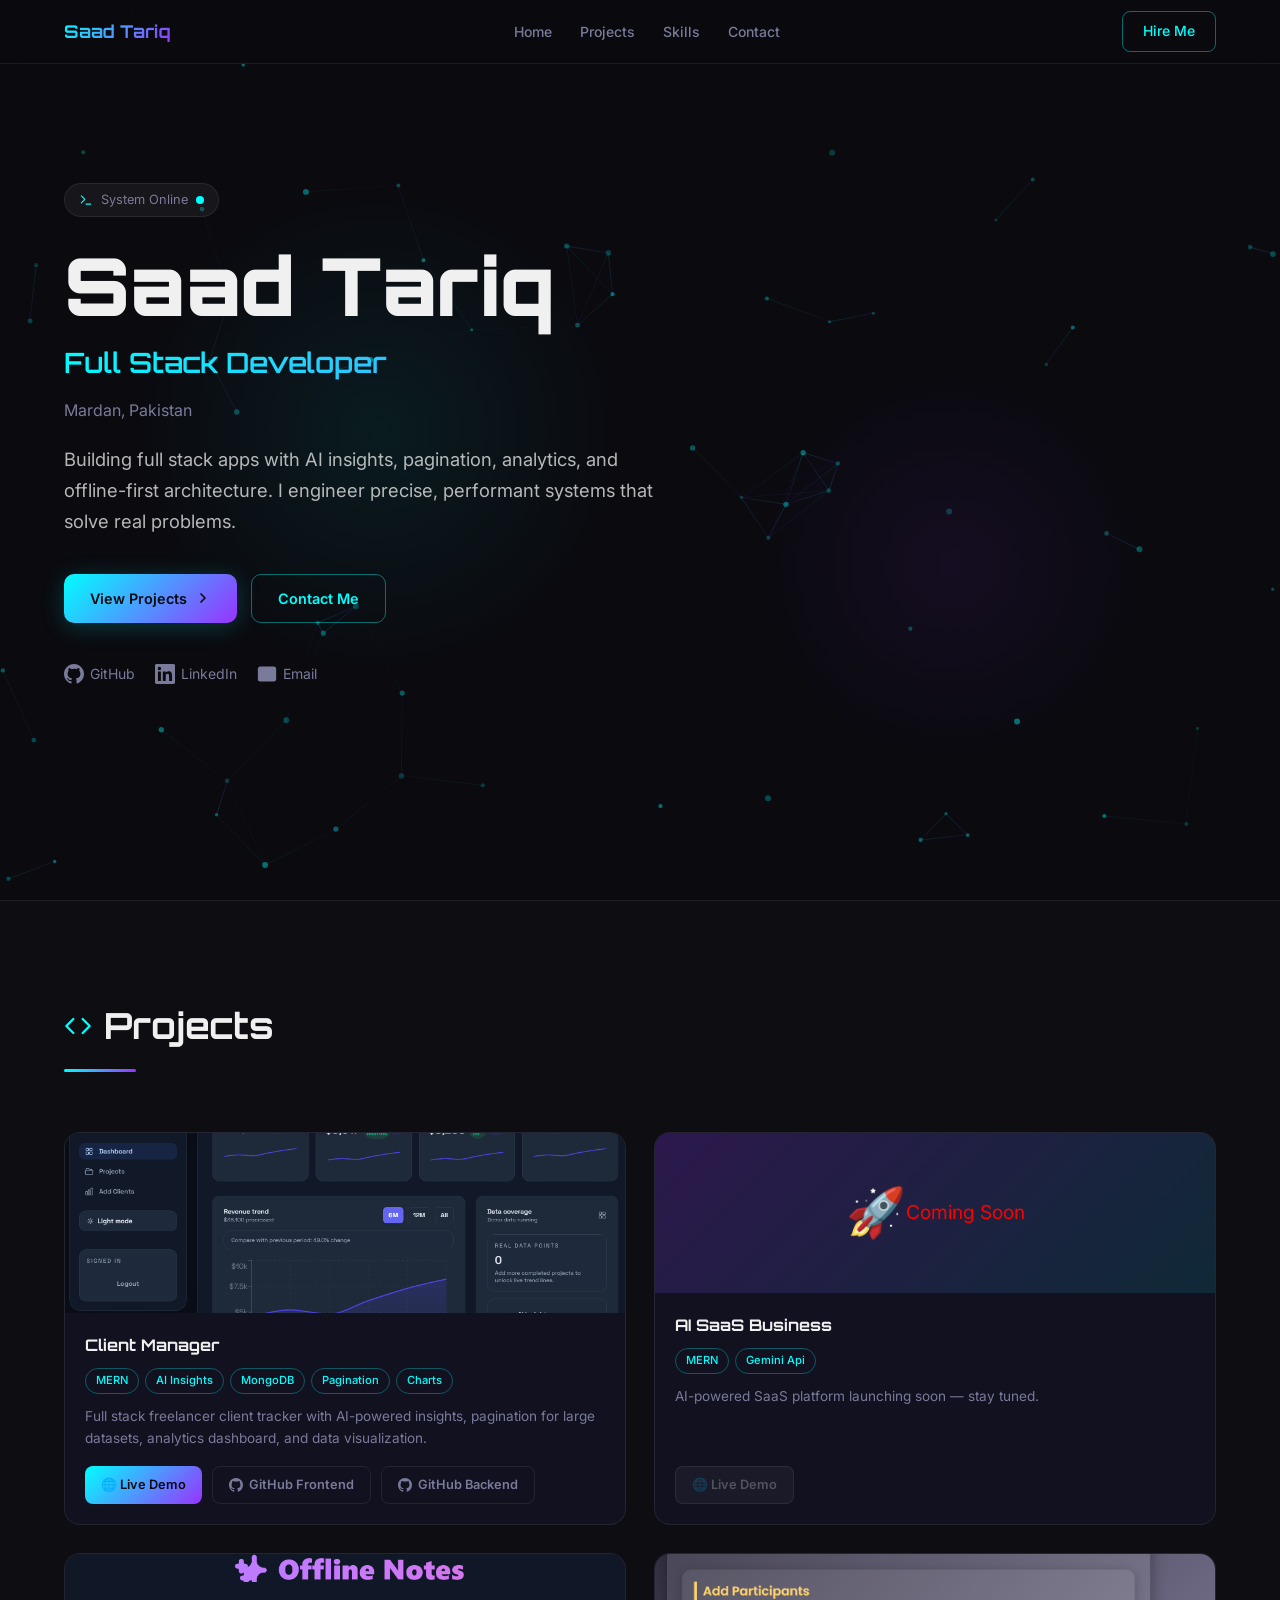
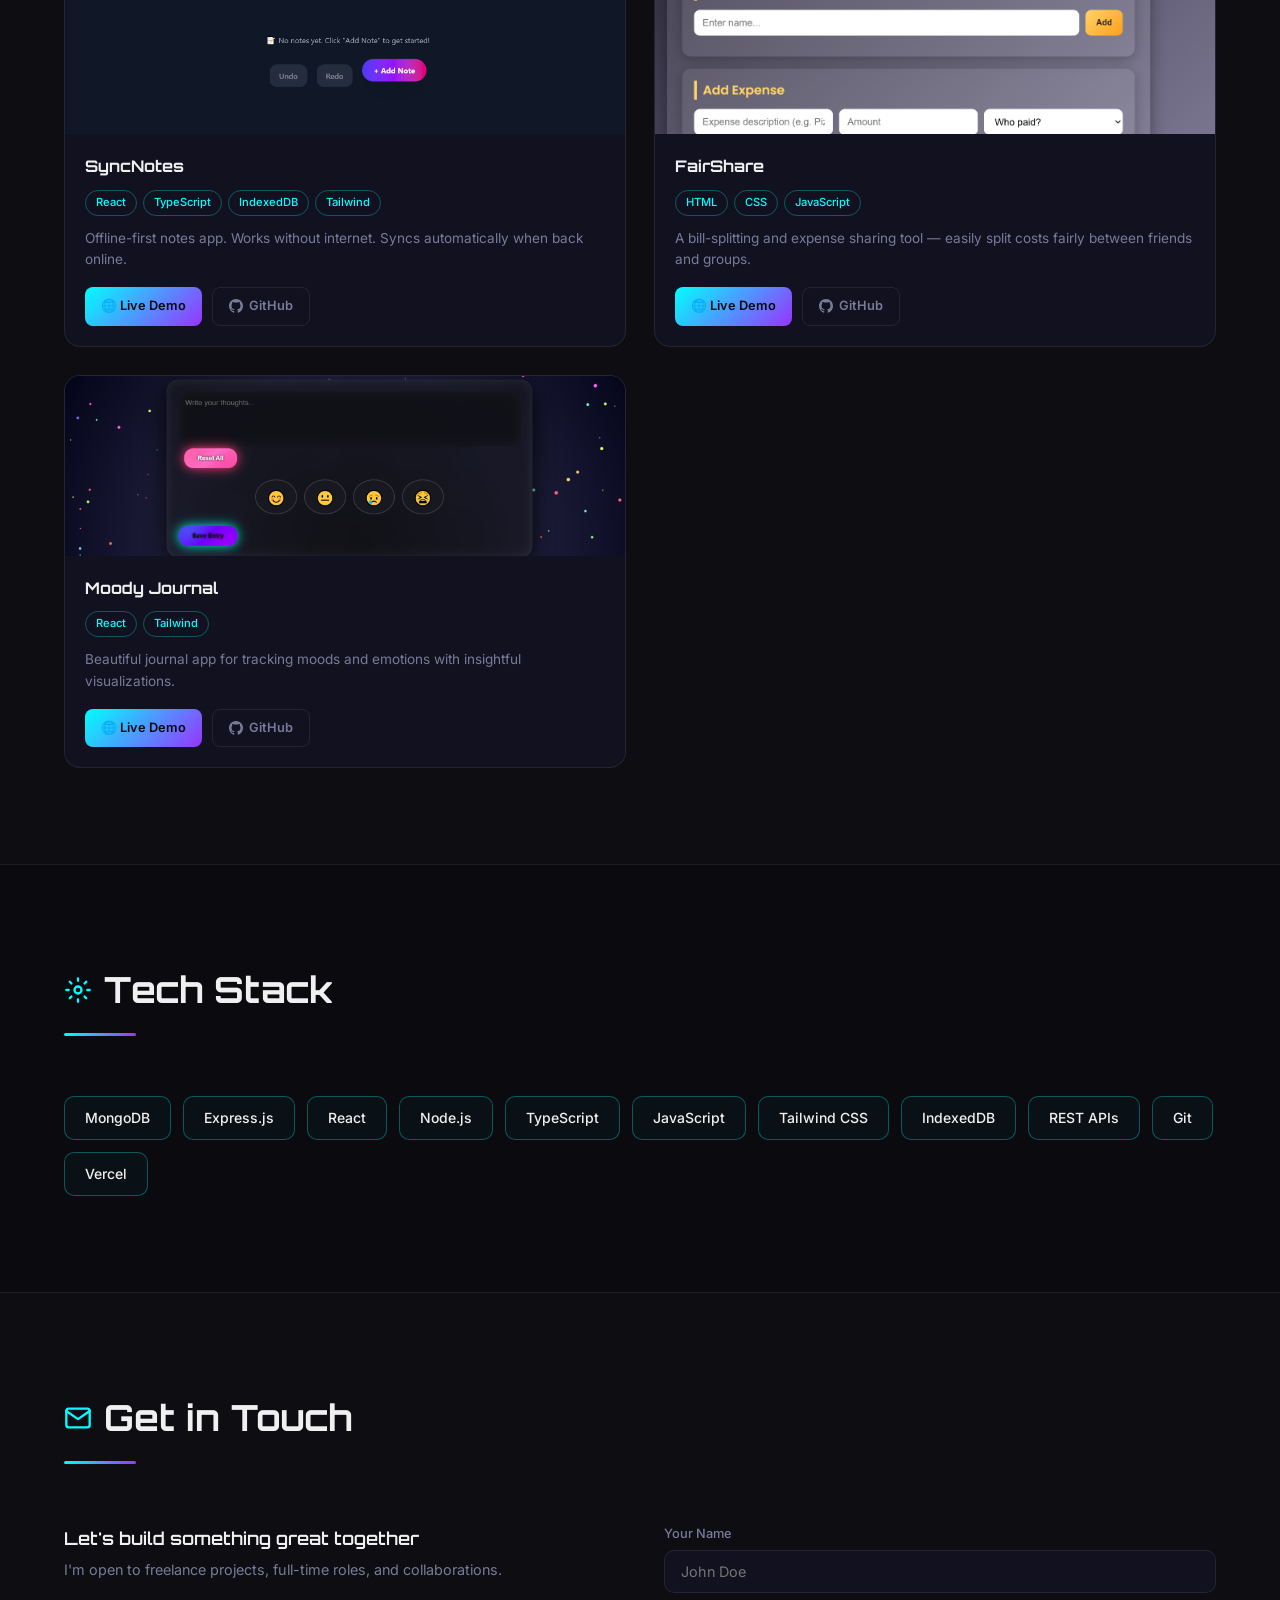
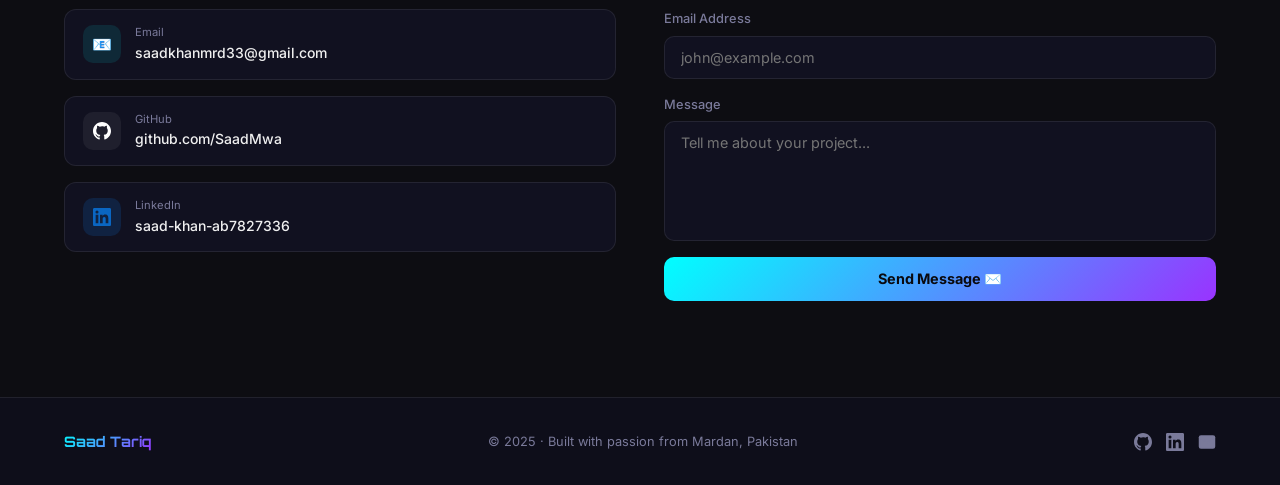
==== Portfolio.html @ ab3e89ac "first commit" ====
<!DOCTYPE html>
<html lang="en">
<head>
  <meta charset="UTF-8" />
  <meta name="viewport" content="width=device-width, initial-scale=1.0" />
  <title>Saad Tariq - Full Stack Developer</title>
  <link rel="preconnect" href="https://fonts.googleapis.com">
  <link rel="preconnect" href="https://fonts.gstatic.com" crossorigin>
  <link href="https://fonts.googleapis.com/css2?family=Inter:wght@300;400;500;600;700&family=Orbitron:wght@400;500;600;700;800;900&display=swap" rel="stylesheet">
    <link rel="stylesheet" href="index.css">
   
</head>
<body>

<!-- PRELOADER -->
<div id="preloader" onclick="dismissPreloader()">
  <div class="preloader-ring">
    <span class="preloader-text">ST</span>
  </div>
</div>

<!-- NAVBAR -->
<nav>
  <div class="nav-inner">
    <a href="#hero" class="nav-brand">Saad Tariq</a>
    <ul class="nav-links">
      <li><a href="#hero">Home</a></li>
      <li><a href="#projects">Projects</a></li>
      <li><a href="#skills">Skills</a></li>
      <li><a href="#contact">Contact</a></li>
    </ul>
    <a href="#contact" class="nav-hire">Hire Me</a>
    <button class="nav-mobile-toggle" onclick="toggleMobileMenu()" aria-label="Toggle menu">☰</button>
  </div>
  <div class="nav-mobile-menu" id="mobileMenu">
    <a href="#hero" onclick="closeMobileMenu()">Home</a>
    <a href="#projects" onclick="closeMobileMenu()">Projects</a>
    <a href="#skills" onclick="closeMobileMenu()">Skills</a>
    <a href="#contact" onclick="closeMobileMenu()">Contact</a>
  </div>
</nav>

<!-- HERO -->
<section id="hero">
  <canvas id="particle-canvas"></canvas>
  <div class="hero-glow-1"></div>
  <div class="hero-glow-2"></div>
  <div class="hero-content">
    <div class="hero-badge">
      <svg xmlns="http://www.w3.org/2000/svg" width="14" height="14" viewBox="0 0 24 24" fill="none" stroke="currentColor" stroke-width="2" stroke-linecap="round" stroke-linejoin="round" style="color:var(--cyan)"><polyline points="4 17 10 11 4 5"></polyline><line x1="12" y1="19" x2="20" y2="19"></line></svg>
      System Online
      <span class="hero-badge-dot"></span>
    </div>
    <h1 class="hero-name">Saad Tariq</h1>
    <h2 class="hero-title">Full Stack Developer</h2>
    <p class="hero-location">Mardan, Pakistan</p>
    <p class="hero-tagline">
      Building full stack apps with AI insights, pagination, analytics, and offline-first architecture.
      I engineer precise, performant systems that solve real problems.
    </p>
    <div class="hero-buttons">
      <a href="#projects" class="btn btn-primary">
        View Projects
        <svg xmlns="http://www.w3.org/2000/svg" width="16" height="16" viewBox="0 0 24 24" fill="none" stroke="currentColor" stroke-width="2.5" stroke-linecap="round" stroke-linejoin="round"><polyline points="9 18 15 12 9 6"></polyline></svg>
      </a>
      <a href="#contact" class="btn btn-outline">Contact Me</a>
    </div>
    <div class="hero-socials">
      <a href="https://github.com/SaadMwa" target="_blank" rel="noreferrer" class="social-link">
        <svg viewBox="0 0 24 24" xmlns="http://www.w3.org/2000/svg"><path d="M12 0C5.374 0 0 5.373 0 12c0 5.302 3.438 9.8 8.207 11.387.599.111.793-.261.793-.577v-2.234c-3.338.726-4.033-1.416-4.033-1.416-.546-1.387-1.333-1.756-1.333-1.756-1.089-.745.083-.729.083-.729 1.205.084 1.839 1.237 1.839 1.237 1.07 1.834 2.807 1.304 3.492.997.107-.775.418-1.305.762-1.604-2.665-.305-5.467-1.334-5.467-5.931 0-1.311.469-2.381 1.236-3.221-.124-.303-.535-1.524.117-3.176 0 0 1.008-.322 3.301 1.23A11.509 11.509 0 0112 5.803c1.02.005 2.047.138 3.006.404 2.291-1.552 3.297-1.23 3.297-1.23.653 1.653.242 2.874.118 3.176.77.84 1.235 1.911 1.235 3.221 0 4.609-2.807 5.624-5.479 5.921.43.372.823 1.102.823 2.222v3.293c0 .319.192.694.801.576C20.566 21.797 24 17.3 24 12c0-6.627-5.373-12-12-12z"/></svg>
        GitHub
      </a>
      <a href="https://www.linkedin.com/in/saad-tariq-ab7827336/" target="_blank" rel="noreferrer" class="social-link">
        <svg viewBox="0 0 24 24" xmlns="http://www.w3.org/2000/svg"><path d="M20.447 20.452h-3.554v-5.569c0-1.328-.027-3.037-1.852-3.037-1.853 0-2.136 1.445-2.136 2.939v5.667H9.351V9h3.414v1.561h.046c.477-.9 1.637-1.85 3.37-1.85 3.601 0 4.267 2.37 4.267 5.455v6.286zM5.337 7.433a2.062 2.062 0 01-2.063-2.065 2.064 2.064 0 112.063 2.065zm1.782 13.019H3.555V9h3.564v11.452zM22.225 0H1.771C.792 0 0 .774 0 1.729v20.542C0 23.227.792 24 1.771 24h20.451C23.2 24 24 23.227 24 22.271V1.729C24 .774 23.2 0 22.222 0h.003z"/></svg>
        LinkedIn
      </a>
      <a href="mailto:saadkhanmrd33@gmail.com" class="social-link">
        <svg viewBox="0 0 24 24" xmlns="http://www.w3.org/2000/svg" fill="none" stroke="currentColor" stroke-width="2" stroke-linecap="round" stroke-linejoin="round"><path d="M4 4h16c1.1 0 2 .9 2 2v12c0 1.1-.9 2-2 2H4c-1.1 0-2-.9-2-2V6c0-1.1.9-2 2-2z"></path><polyline points="22,6 12,13 2,6"></polyline></svg>
        Email
      </a>
    </div>
  </div>
</section>

<!-- PROJECTS -->
<section id="projects" class="section-divider">
  <div class="container">
    <div class="section-header reveal">
      <h2 class="section-title">
        <svg xmlns="http://www.w3.org/2000/svg" viewBox="0 0 24 24" fill="none" stroke="currentColor" stroke-width="2" stroke-linecap="round" stroke-linejoin="round"><polyline points="16 18 22 12 16 6"></polyline><polyline points="8 6 2 12 8 18"></polyline></svg>
        Projects
      </h2>
      <div class="section-bar"></div>
    </div>
    <div class="projects-grid">

          <!-- Card 1: Client Manager (FLAGSHIP) -->
      <div class="project-card card-flagship">
        <div class="card-image" style="background: linear-gradient(135deg, #00ffff15, #9933ff15); min-height: 160px; display: flex; align-items: center; justify-content: center; overflow: hidden;">
          <img src="./images/cleint.PNG" alt="Client Manager analytics dashboard" style="width: 100%; height: 100%; object-fit: cover;">
        </div>
        <div class="card-body">
          <h3 class="card-title">Client Manager</h3>
          <div class="card-tags">
            <span class="tag">MERN</span>
            <span class="tag">AI Insights</span>
            <span class="tag">MongoDB</span>
            <span class="tag">Pagination</span>
            <span class="tag">Charts</span>
          </div>
          <p class="card-desc">Full stack freelancer client tracker with AI-powered insights, pagination for large datasets, analytics dashboard, and data visualization.</p>
          <div class="card-actions">
            <a href="https://client-manager-frontend-vwyz.vercel.app" target="_blank" rel="noreferrer" class="card-btn card-btn-live">🌐 Live Demo</a>
            <a href="https://github.com/SaadMwa/ClientManager-frontend" target="_blank" rel="noreferrer" class="card-btn card-btn-github">
              <svg width="14" height="14" viewBox="0 0 24 24" fill="currentColor"><path d="M12 0C5.374 0 0 5.373 0 12c0 5.302 3.438 9.8 8.207 11.387.599.111.793-.261.793-.577v-2.234c-3.338.726-4.033-1.416-4.033-1.416-.546-1.387-1.333-1.756-1.333-1.756-1.089-.745.083-.729.083-.729 1.205.084 1.839 1.237 1.839 1.237 1.07 1.834 2.807 1.304 3.492.997.107-.775.418-1.305.762-1.604-2.665-.305-5.467-1.334-5.467-5.931 0-1.311.469-2.381 1.236-3.221-.124-.303-.535-1.524.117-3.176 0 0 1.008-.322 3.301 1.23A11.509 11.509 0 0112 5.803c1.02.005 2.047.138 3.006.404 2.291-1.552 3.297-1.23 3.297-1.23.653 1.653.242 2.874.118 3.176.77.84 1.235 1.911 1.235 3.221 0 4.609-2.807 5.624-5.479 5.921.43.372.823 1.102.823 2.222v3.293c0 .319.192.694.801.576C20.566 21.797 24 17.3 24 12c0-6.627-5.373-12-12-12z"/></svg>
              GitHub Frontend
            </a>
            <a href="https://github.com/SaadMwa/ClientManager-Backend" target="_blank" rel="noreferrer" class="card-btn card-btn-github">
              <svg width="14" height="14" viewBox="0 0 24 24" fill="currentColor"><path d="M12 0C5.374 0 0 5.373 0 12c0 5.302 3.438 9.8 8.207 11.387.599.111.793-.261.793-.577v-2.234c-3.338.726-4.033-1.416-4.033-1.416-.546-1.387-1.333-1.756-1.333-1.756-1.089-.745.083-.729.083-.729 1.205.084 1.839 1.237 1.839 1.237 1.07 1.834 2.807 1.304 3.492.997.107-.775.418-1.305.762-1.604-2.665-.305-5.467-1.334-5.467-5.931 0-1.311.469-2.381 1.236-3.221-.124-.303-.535-1.524.117-3.176 0 0 1.008-.322 3.301 1.23A11.509 11.509 0 0112 5.803c1.02.005 2.047.138 3.006.404 2.291-1.552 3.297-1.23 3.297-1.23.653 1.653.242 2.874.118 3.176.77.84 1.235 1.911 1.235 3.221 0 4.609-2.807 5.624-5.479 5.921.43.372.823 1.102.823 2.222v3.293c0 .319.192.694.801.576C20.566 21.797 24 17.3 24 12c0-6.627-5.373-12-12-12z"/></svg>
              GitHub Backend
            </a>
          </div>
        </div>
      </div>

       <div class="project-card">
        <div class="card-image img-ai" style="height:160px;">
          <span class="card-image-icon">🚀</span>
           <span style="color: red; font-size: larger;">Coming Soon</span>
      
        </div>
        <div class="card-body">
          <h3 class="card-title">AI SaaS Business</h3>
          <div class="card-tags">
            <span class="tag">MERN</span>
            <span class="tag">Gemini Api</span>
          </div>
          <p class="card-desc">AI-powered SaaS platform launching soon — stay tuned.</p>
          <div class="card-actions">
  <span class="card-btn card-btn-disabled" data-tip="Add your deployed URL">🌐 Live Demo</span>
         
          </div>
        </div>
      </div>

      <!-- Card 2: SyncNotes -->
      <div class="project-card">
       <div class="card-image" style="background: linear-gradient(135deg, #00ffff15, #9933ff15); min-height: 160px; display: flex; align-items: center; justify-content: center; overflow: hidden;">
  <img src="./images/syncnotes.PNG" alt="FairShare screenshot" style="width: 100%; height: 100%; object-fit: cover;">
</div>
        <div class="card-body">
          <h3 class="card-title">SyncNotes</h3>
          <div class="card-tags">
            <span class="tag">React</span>
            <span class="tag">TypeScript</span>
            <span class="tag">IndexedDB</span>
            <span class="tag">Tailwind</span>
          </div>
          <p class="card-desc">Offline-first notes app. Works without internet. Syncs automatically when back online.</p>
          <div class="card-actions">
            <a href="https://syncnotes-omega.vercel.app/" target="_blank" rel="noreferrer" class="card-btn card-btn-live">🌐 Live Demo</a>
            <a href="https://github.com/SaadMwa/syncnotes" target="_blank" rel="noreferrer" class="card-btn card-btn-github">
              <svg width="14" height="14" viewBox="0 0 24 24" fill="currentColor"><path d="M12 0C5.374 0 0 5.373 0 12c0 5.302 3.438 9.8 8.207 11.387.599.111.793-.261.793-.577v-2.234c-3.338.726-4.033-1.416-4.033-1.416-.546-1.387-1.333-1.756-1.333-1.756-1.089-.745.083-.729.083-.729 1.205.084 1.839 1.237 1.839 1.237 1.07 1.834 2.807 1.304 3.492.997.107-.775.418-1.305.762-1.604-2.665-.305-5.467-1.334-5.467-5.931 0-1.311.469-2.381 1.236-3.221-.124-.303-.535-1.524.117-3.176 0 0 1.008-.322 3.301 1.23A11.509 11.509 0 0112 5.803c1.02.005 2.047.138 3.006.404 2.291-1.552 3.297-1.23 3.297-1.23.653 1.653.242 2.874.118 3.176.77.84 1.235 1.911 1.235 3.221 0 4.609-2.807 5.624-5.479 5.921.43.372.823 1.102.823 2.222v3.293c0 .319.192.694.801.576C20.566 21.797 24 17.3 24 12c0-6.627-5.373-12-12-12z"/></svg>
              GitHub
            </a>
          </div>
        </div>
      </div>

<!-- Card 3: FairShare -->
<div class="project-card">
 <div class="card-image" style="background: linear-gradient(135deg, #00ffff15, #9933ff15); min-height: 160px; display: flex; align-items: center; justify-content: center; overflow: hidden;">
  <img src="./images/bil.PNG" alt="FairShare screenshot" style="width: 100%; height: 100%; object-fit: cover;">
</div>
  <div class="card-body">
    <h3 class="card-title">FairShare</h3>
    <div class="card-tags">
      <span class="tag">HTML</span>
      <span class="tag">CSS</span>
      <span class="tag">JavaScript</span>
    </div>
    <p class="card-desc">A bill-splitting and expense sharing tool — easily split costs fairly between friends and groups.</p>
    <div class="card-actions">
        <a href="https://saadmwa.github.io/bill-splitter-webapp-saad/" target="_blank" rel="noreferrer" class="card-btn card-btn-live">🌐 Live Demo</a>
  <a href="https://github.com/SaadMwa/bill-splitter-webapp-saad.git" target="_blank" rel="noreferrer" class="card-btn card-btn-github">
              <svg width="14" height="14" viewBox="0 0 24 24" fill="currentColor"><path d="M12 0C5.374 0 0 5.373 0 12c0 5.302 3.438 9.8 8.207 11.387.599.111.793-.261.793-.577v-2.234c-3.338.726-4.033-1.416-4.033-1.416-.546-1.387-1.333-1.756-1.333-1.756-1.089-.745.083-.729.083-.729 1.205.084 1.839 1.237 1.839 1.237 1.07 1.834 2.807 1.304 3.492.997.107-.775.418-1.305.762-1.604-2.665-.305-5.467-1.334-5.467-5.931 0-1.311.469-2.381 1.236-3.221-.124-.303-.535-1.524.117-3.176 0 0 1.008-.322 3.301 1.23A11.509 11.509 0 0112 5.803c1.02.005 2.047.138 3.006.404 2.291-1.552 3.297-1.23 3.297-1.23.653 1.653.242 2.874.118 3.176.77.84 1.235 1.911 1.235 3.221 0 4.609-2.807 5.624-5.479 5.921.43.372.823 1.102.823 2.222v3.293c0 .319.192.694.801.576C20.566 21.797 24 17.3 24 12c0-6.627-5.373-12-12-12z"/></svg>
              GitHub
            </a>
      </span>
    </div>
  </div>
</div>

      <!-- Card 4: Moody Journal -->
      <div class="project-card">
       <div class="card-image" style="background: linear-gradient(135deg, #00ffff15, #9933ff15); min-height: 160px; display: flex; align-items: center; justify-content: center; overflow: hidden;">
  <img src="./images/moddy journal.PNG" alt="Moody Journal screenshot" style="width: 100%; height: 100%; object-fit: cover;">
</div>
        <div class="card-body">
          <h3 class="card-title">Moody Journal</h3>
          <div class="card-tags">
            <span class="tag">React</span>
            <span class="tag">Tailwind</span>
          </div>
          <p class="card-desc">Beautiful journal app for tracking moods and emotions with insightful visualizations.</p>
          <div class="card-actions">
            <a href="https://saadmwa.github.io/Moody_Journal/" target="_blank" rel="noreferrer" class="card-btn card-btn-live">🌐 Live Demo</a>
            <a href="https://github.com/SaadMwa/Moody_Journal" target="_blank" rel="noreferrer" class="card-btn card-btn-github">
              <svg width="14" height="14" viewBox="0 0 24 24" fill="currentColor"><path d="M12 0C5.374 0 0 5.373 0 12c0 5.302 3.438 9.8 8.207 11.387.599.111.793-.261.793-.577v-2.234c-3.338.726-4.033-1.416-4.033-1.416-.546-1.387-1.333-1.756-1.333-1.756-1.089-.745.083-.729.083-.729 1.205.084 1.839 1.237 1.839 1.237 1.07 1.834 2.807 1.304 3.492.997.107-.775.418-1.305.762-1.604-2.665-.305-5.467-1.334-5.467-5.931 0-1.311.469-2.381 1.236-3.221-.124-.303-.535-1.524.117-3.176 0 0 1.008-.322 3.301 1.23A11.509 11.509 0 0112 5.803c1.02.005 2.047.138 3.006.404 2.291-1.552 3.297-1.23 3.297-1.23.653 1.653.242 2.874.118 3.176.77.84 1.235 1.911 1.235 3.221 0 4.609-2.807 5.624-5.479 5.921.43.372.823 1.102.823 2.222v3.293c0 .319.192.694.801.576C20.566 21.797 24 17.3 24 12c0-6.627-5.373-12-12-12z"/></svg>
              GitHub
            </a>
          </div>
        </div>
      </div>
    </div>
  </div>
</section>

<!-- SKILLS -->
<section id="skills" class="section-divider">
  <div class="container">
    <div class="section-header reveal">
      <h2 class="section-title">
        <svg xmlns="http://www.w3.org/2000/svg" viewBox="0 0 24 24" fill="none" stroke="currentColor" stroke-width="2" stroke-linecap="round" stroke-linejoin="round"><circle cx="12" cy="12" r="3"></circle><path d="M19.07 4.93l-1.41 1.41M4.93 19.07l1.41-1.41M19.07 19.07l-1.41-1.41M4.93 4.93l1.41 1.41M2 12H4m16 0h2M12 2v2m0 16v2"></path></svg>
        Tech Stack
      </h2>
      <div class="section-bar"></div>
    </div>
    <div class="skills-grid reveal">
      <span class="skill-tag">MongoDB</span>
      <span class="skill-tag">Express.js</span>
      <span class="skill-tag">React</span>
      <span class="skill-tag">Node.js</span>
      <span class="skill-tag">TypeScript</span>
      <span class="skill-tag">JavaScript</span>
      <span class="skill-tag">Tailwind CSS</span>
      <span class="skill-tag">IndexedDB</span>
      <span class="skill-tag">REST APIs</span>
      <span class="skill-tag">Git</span>
      <span class="skill-tag">Vercel</span>
    </div>
  </div>
</section>

<!-- CONTACT -->
<section id="contact" class="section-divider">
  <div class="container">
    <div class="section-header reveal">
      <h2 class="section-title">
        <svg xmlns="http://www.w3.org/2000/svg" viewBox="0 0 24 24" fill="none" stroke="currentColor" stroke-width="2" stroke-linecap="round" stroke-linejoin="round"><path d="M4 4h16c1.1 0 2 .9 2 2v12c0 1.1-.9 2-2 2H4c-1.1 0-2-.9-2-2V6c0-1.1.9-2 2-2z"></path><polyline points="22,6 12,13 2,6"></polyline></svg>
        Get in Touch
      </h2>
      <div class="section-bar"></div>
    </div>
    <div class="contact-grid">
      <div class="reveal">
        <div class="contact-info">
          <h3>Let's build something great together</h3>
          <p>I'm open to freelance projects, full-time roles, and collaborations.</p>
        </div>
        <div class="contact-items">
          <a href="mailto:saadkhanmrd33@gmail.com" class="contact-item">
            <div class="contact-item-icon icon-email">📧</div>
            <div>
              <div class="contact-item-label">Email</div>
              <div class="contact-item-value">saadkhanmrd33@gmail.com</div>
            </div>
          </a>
          <a href="https://github.com/SaadMwa" target="_blank" rel="noreferrer" class="contact-item">
            <div class="contact-item-icon icon-github">
              <svg width="18" height="18" viewBox="0 0 24 24" fill="white"><path d="M12 0C5.374 0 0 5.373 0 12c0 5.302 3.438 9.8 8.207 11.387.599.111.793-.261.793-.577v-2.234c-3.338.726-4.033-1.416-4.033-1.416-.546-1.387-1.333-1.756-1.333-1.756-1.089-.745.083-.729.083-.729 1.205.084 1.839 1.237 1.839 1.237 1.07 1.834 2.807 1.304 3.492.997.107-.775.418-1.305.762-1.604-2.665-.305-5.467-1.334-5.467-5.931 0-1.311.469-2.381 1.236-3.221-.124-.303-.535-1.524.117-3.176 0 0 1.008-.322 3.301 1.23A11.509 11.509 0 0112 5.803c1.02.005 2.047.138 3.006.404 2.291-1.552 3.297-1.23 3.297-1.23.653 1.653.242 2.874.118 3.176.77.84 1.235 1.911 1.235 3.221 0 4.609-2.807 5.624-5.479 5.921.43.372.823 1.102.823 2.222v3.293c0 .319.192.694.801.576C20.566 21.797 24 17.3 24 12c0-6.627-5.373-12-12-12z"/></svg>
            </div>
            <div>
              <div class="contact-item-label">GitHub</div>
              <div class="contact-item-value">github.com/SaadMwa</div>
            </div>
          </a>
          <a href="https://www.linkedin.com/in/saad-tariq-ab7827336/" target="_blank" rel="noreferrer" class="contact-item">
            <div class="contact-item-icon icon-linkedin">
              <svg width="18" height="18" viewBox="0 0 24 24" fill="#0a66c2"><path d="M20.447 20.452h-3.554v-5.569c0-1.328-.027-3.037-1.852-3.037-1.853 0-2.136 1.445-2.136 2.939v5.667H9.351V9h3.414v1.561h.046c.477-.9 1.637-1.85 3.37-1.85 3.601 0 4.267 2.37 4.267 5.455v6.286zM5.337 7.433a2.062 2.062 0 01-2.063-2.065 2.064 2.064 0 112.063 2.065zm1.782 13.019H3.555V9h3.564v11.452zM22.225 0H1.771C.792 0 0 .774 0 1.729v20.542C0 23.227.792 24 1.771 24h20.451C23.2 24 24 23.227 24 22.271V1.729C24 .774 23.2 0 22.222 0h.003z"/></svg>
            </div>
            <div>
              <div class="contact-item-label">LinkedIn</div>
              <div class="contact-item-value">saad-khan-ab7827336</div>
            </div>
          </a>
        </div>
      </div>

      <div class="reveal reveal-delay-1">
        <form class="contact-form" id="contactForm" action="https://formspree.io/f/YOUR_FORM_ID" method="POST">
          <div class="form-field">
            <label for="name">Your Name</label>
            <input type="text" id="name" name="name" placeholder="John Doe" required />
          </div>
          <div class="form-field">
            <label for="email">Email Address</label>
            <input type="email" id="email" name="email" placeholder="john@example.com" required />
          </div>
          <div class="form-field">
            <label for="message">Message</label>
            <textarea id="message" name="message" placeholder="Tell me about your project..." required></textarea>
          </div>
          <div class="form-msg" id="formMsg"></div>
          <button type="submit" class="form-submit" id="submitBtn">Send Message ✉️</button>
        </form>
      </div>
    </div>
  </div>
</section>

<!-- FOOTER -->
<footer>
  <div class="footer-inner">
    <span class="footer-brand">Saad Tariq</span>
    <span class="footer-copy">© 2025 · Built with passion from Mardan, Pakistan</span>
    <div class="footer-socials">
      <a href="https://github.com/SaadMwa" target="_blank" rel="noreferrer" class="footer-social" title="GitHub">
        <svg viewBox="0 0 24 24"><path d="M12 0C5.374 0 0 5.373 0 12c0 5.302 3.438 9.8 8.207 11.387.599.111.793-.261.793-.577v-2.234c-3.338.726-4.033-1.416-4.033-1.416-.546-1.387-1.333-1.756-1.333-1.756-1.089-.745.083-.729.083-.729 1.205.084 1.839 1.237 1.839 1.237 1.07 1.834 2.807 1.304 3.492.997.107-.775.418-1.305.762-1.604-2.665-.305-5.467-1.334-5.467-5.931 0-1.311.469-2.381 1.236-3.221-.124-.303-.535-1.524.117-3.176 0 0 1.008-.322 3.301 1.23A11.509 11.509 0 0112 5.803c1.02.005 2.047.138 3.006.404 2.291-1.552 3.297-1.23 3.297-1.23.653 1.653.242 2.874.118 3.176.77.84 1.235 1.911 1.235 3.221 0 4.609-2.807 5.624-5.479 5.921.43.372.823 1.102.823 2.222v3.293c0 .319.192.694.801.576C20.566 21.797 24 17.3 24 12c0-6.627-5.373-12-12-12z"/></svg>
      </a>
      <a href="https://www.linkedin.com/in/saad-tariq-ab7827336/" target="_blank" rel="noreferrer" class="footer-social" title="LinkedIn">
        <svg viewBox="0 0 24 24"><path d="M20.447 20.452h-3.554v-5.569c0-1.328-.027-3.037-1.852-3.037-1.853 0-2.136 1.445-2.136 2.939v5.667H9.351V9h3.414v1.561h.046c.477-.9 1.637-1.85 3.37-1.85 3.601 0 4.267 2.37 4.267 5.455v6.286zM5.337 7.433a2.062 2.062 0 01-2.063-2.065 2.064 2.064 0 112.063 2.065zm1.782 13.019H3.555V9h3.564v11.452zM22.225 0H1.771C.792 0 0 .774 0 1.729v20.542C0 23.227.792 24 1.771 24h20.451C23.2 24 24 23.227 24 22.271V1.729C24 .774 23.2 0 22.222 0h.003z"/></svg>
      </a>
      <a href="mailto:saadkhanmrd33@gmail.com" class="footer-social" title="Email">
        <svg viewBox="0 0 24 24" fill="none" stroke="currentColor" stroke-width="2" stroke-linecap="round" stroke-linejoin="round"><path d="M4 4h16c1.1 0 2 .9 2 2v12c0 1.1-.9 2-2 2H4c-1.1 0-2-.9-2-2V6c0-1.1.9-2 2-2z"></path><polyline points="22,6 12,13 2,6"></polyline></svg>
      </a>
    </div>
  </div>
</footer>
</body>
 <script src="script.js"></script>
</html>
---- index.css ----
*, *::before, *::after { box-sizing: border-box; margin: 0; padding: 0; }

    :root {
      --bg: #0a0a0f;
      --bg2: #0e0e1a;
      --bg3: #12121f;
      --card: #111120;
      --border: rgba(255,255,255,0.08);
      --cyan: #00ffff;
      --purple: #9933ff;
      --cyan-dim: rgba(0,255,255,0.15);
      --purple-dim: rgba(153,51,255,0.15);
      --text: #f0f0f0;
      --muted: #7a7a9a;
      --gradient: linear-gradient(135deg, #00ffff, #9933ff);
    }

    html { scroll-behavior: smooth; }

    body {
      background: var(--bg);
      color: var(--text);
      font-family: 'Inter', sans-serif;
      line-height: 1.6;
      overflow-x: hidden;
    }

    /* ─── PRELOADER ─── */
    #preloader {
      position: fixed;
      inset: 0;
      z-index: 9999;
      background: var(--bg);
      display: flex;
      align-items: center;
      justify-content: center;
      cursor: pointer;
      transition: opacity 0.6s ease, visibility 0.6s ease;
    }
    #preloader.hidden { opacity: 0; visibility: hidden; pointer-events: none; }
    .preloader-ring {
      width: 96px;
      height: 96px;
      border-radius: 50%;
      border: 2px solid rgba(0,255,255,0.3);
      display: flex;
      align-items: center;
      justify-content: center;
      position: relative;
      animation: ringPulse 1.5s ease-in-out infinite;
      box-shadow: 0 0 30px rgba(0,255,255,0.25), 0 0 60px rgba(153,51,255,0.15);
    }
    .preloader-ring::before {
      content: '';
      position: absolute;
      inset: -8px;
      border-radius: 50%;
      background: radial-gradient(circle, rgba(153,51,255,0.2) 0%, transparent 70%);
      animation: ringPulse 1.5s ease-in-out infinite reverse;
    }
    .preloader-text {
      font-family: 'Orbitron', sans-serif;
      font-size: 1.75rem;
      font-weight: 700;
      background: var(--gradient);
      -webkit-background-clip: text;
      -webkit-text-fill-color: transparent;
      background-clip: text;
      letter-spacing: 0.1em;
    }
    @keyframes ringPulse {
      0%, 100% { transform: scale(1); box-shadow: 0 0 20px rgba(0,255,255,0.2), 0 0 40px rgba(153,51,255,0.1); }
      50% { transform: scale(1.05); box-shadow: 0 0 40px rgba(0,255,255,0.4), 0 0 80px rgba(153,51,255,0.25); }
    }

    /* ─── NAVBAR ─── */
    nav {
      position: fixed;
      top: 0; left: 0; right: 0;
      z-index: 100;
      background: rgba(10,10,15,0.85);
      backdrop-filter: blur(12px);
      -webkit-backdrop-filter: blur(12px);
      border-bottom: 1px solid var(--border);
      height: 64px;
      display: flex;
      align-items: center;
    }
    .nav-inner {
      max-width: 1200px;
      margin: 0 auto;
      padding: 0 24px;
      width: 100%;
      display: flex;
      align-items: center;
      justify-content: space-between;
    }
    .nav-brand {
      font-family: 'Orbitron', sans-serif;
      font-size: 1.1rem;
      font-weight: 700;
      background: var(--gradient);
      -webkit-background-clip: text;
      -webkit-text-fill-color: transparent;
      background-clip: text;
      text-decoration: none;
    }
    .nav-links { display: flex; gap: 28px; list-style: none; }
    .nav-links a {
      color: var(--muted);
      text-decoration: none;
      font-size: 0.875rem;
      font-weight: 500;
      transition: color 0.2s;
    }
    .nav-links a:hover { color: var(--cyan); }
    .nav-hire {
      padding: 8px 20px;
      border: 1px solid rgba(0,255,255,0.4);
      border-radius: 8px;
      color: var(--cyan);
      text-decoration: none;
      font-size: 0.875rem;
      font-weight: 500;
      transition: background 0.2s, box-shadow 0.2s;
    }
    .nav-hire:hover { background: rgba(0,255,255,0.1); box-shadow: 0 0 16px rgba(0,255,255,0.2); }
    .nav-mobile-toggle { display: none; background: none; border: none; cursor: pointer; color: var(--text); font-size: 1.4rem; }
    .nav-mobile-menu {
      display: none;
      flex-direction: column;
      gap: 0;
      position: absolute;
      top: 64px; left: 0; right: 0;
      background: var(--bg2);
      border-bottom: 1px solid var(--border);
      padding: 12px 0;
    }
    .nav-mobile-menu.open { display: flex; }
    .nav-mobile-menu a {
      color: var(--muted);
      text-decoration: none;
      padding: 12px 24px;
      font-size: 0.9rem;
      transition: color 0.2s, background 0.2s;
    }
    .nav-mobile-menu a:hover { color: var(--cyan); background: rgba(0,255,255,0.05); }

    /* ─── HERO ─── */
    #hero {
      min-height: 100vh;
      display: flex;
      align-items: center;
      padding-top: 64px;
      position: relative;
      overflow: hidden;
    }
    #particle-canvas {
      position: absolute;
      inset: 0;
      width: 100%;
      height: 100%;
      z-index: 0;
    }
    .hero-glow-1 {
      position: absolute;
      width: 500px; height: 500px;
      background: radial-gradient(circle, rgba(0,255,255,0.07) 0%, transparent 70%);
      top: 20%; left: 10%;
      pointer-events: none;
    }
    .hero-glow-2 {
      position: absolute;
      width: 400px; height: 400px;
      background: radial-gradient(circle, rgba(153,51,255,0.08) 0%, transparent 70%);
      bottom: 15%; right: 10%;
      pointer-events: none;
    }
    .hero-content {
      position: relative;
      z-index: 1;
      max-width: 1200px;
      margin: 0 auto;
      padding: 0 24px;
      width: 100%;
    }
    .hero-badge {
      display: inline-flex;
      align-items: center;
      gap: 8px;
      padding: 6px 14px;
      border-radius: 999px;
      background: rgba(255,255,255,0.05);
      border: 1px solid var(--border);
      font-size: 0.8rem;
      color: var(--muted);
      margin-bottom: 24px;
    }
    .hero-badge-dot {
      width: 8px; height: 8px;
      border-radius: 50%;
      background: var(--cyan);
      animation: pulse 2s ease-in-out infinite;
    }
    @keyframes pulse {
      0%, 100% { opacity: 1; transform: scale(1); }
      50% { opacity: 0.5; transform: scale(0.85); }
    }
    .hero-name {
      font-family: 'Orbitron', sans-serif;
      font-size: clamp(2.5rem, 8vw, 5rem);
      font-weight: 900;
      line-height: 1.1;
      margin-bottom: 12px;
      color: var(--text);
    }
    .hero-title {
      font-family: 'Orbitron', sans-serif;
      font-size: clamp(1.25rem, 3vw, 1.75rem);
      font-weight: 600;
      background: var(--gradient);
      -webkit-background-clip: text;
      -webkit-text-fill-color: transparent;
      background-clip: text;
      margin-bottom: 12px;
    }
    .hero-location {
      color: var(--muted);
      font-size: 1rem;
      margin-bottom: 20px;
    }
    .hero-tagline {
      font-size: clamp(1rem, 2vw, 1.15rem);
      color: rgba(240,240,240,0.75);
      max-width: 620px;
      margin-bottom: 36px;
      line-height: 1.7;
    }
    .hero-buttons { display: flex; gap: 14px; flex-wrap: wrap; margin-bottom: 40px; }
    .btn {
      display: inline-flex;
      align-items: center;
      gap: 8px;
      padding: 12px 26px;
      border-radius: 10px;
      font-size: 0.9rem;
      font-weight: 600;
      text-decoration: none;
      cursor: pointer;
      transition: all 0.2s;
      border: none;
    }
    .btn-primary {
      background: var(--gradient);
      color: #0a0a0f;
      box-shadow: 0 4px 24px rgba(0,255,255,0.2);
    }
    .btn-primary:hover { opacity: 0.88; box-shadow: 0 4px 32px rgba(0,255,255,0.35); transform: translateY(-1px); }
    .btn-outline {
      background: transparent;
      border: 1px solid rgba(0,255,255,0.4);
      color: var(--cyan);
    }
    .btn-outline:hover { background: rgba(0,255,255,0.08); box-shadow: 0 0 16px rgba(0,255,255,0.2); transform: translateY(-1px); }
    .hero-socials { display: flex; gap: 20px; align-items: center; }
    .social-link {
      color: var(--muted);
      text-decoration: none;
      display: flex;
      align-items: center;
      gap: 6px;
      font-size: 0.875rem;
      transition: color 0.2s;
    }
    .social-link:hover { color: var(--cyan); }
    .social-link svg { width: 20px; height: 20px; fill: currentColor; }

    /* ─── SECTION BASE ─── */
    section { padding: 96px 0; }
    .container { max-width: 1200px; margin: 0 auto; padding: 0 24px; }
    .section-header { margin-bottom: 60px; }
    .section-title {
      font-family: 'Orbitron', sans-serif;
      font-size: clamp(1.75rem, 4vw, 2.25rem);
      font-weight: 700;
      color: var(--text);
      display: flex;
      align-items: center;
      gap: 12px;
      margin-bottom: 14px;
    }
    .section-title svg { width: 28px; height: 28px; color: var(--cyan); }
    .section-bar {
      width: 72px; height: 3px;
      background: var(--gradient);
      border-radius: 999px;
    }
    .section-divider { border-top: 1px solid var(--border); }

    /* ─── PROJECTS ─── */
    #projects { background: rgba(255,255,255,0.01); }
    .projects-grid {
      display: grid;
      grid-template-columns: repeat(2, 1fr);
      gap: 28px;
    }
    .project-card {
      background: var(--card);
      border: 1px solid var(--border);
      border-radius: 16px;
      overflow: hidden;
      transition: transform 0.25s, box-shadow 0.25s, border-color 0.25s;
      display: flex;
      flex-direction: column;
      opacity: 0;
      transform: translateY(24px);
      animation: fadeUp 0.5s ease forwards;
    }
    .project-card:hover { transform: translateY(-4px); box-shadow: 0 12px 40px rgba(0,0,0,0.4); 
      border-color: rgba(0,255,255,0.35);
      box-shadow: 0 0 24px rgba(0,255,255,0.15), 0 0 1px rgba(0,255,255,0.5);
    }
    .card-flagship:hover { box-shadow: 0 0 40px rgba(0,255,255,0.3), 0 12px 40px rgba(0,0,0,0.4); border-color: rgba(0,255,255,0.6); }
    @keyframes fadeUp {
      to { opacity: 1; transform: translateY(0); }
    }
    .project-card:nth-child(1) { animation-delay: 0.05s; }
    .project-card:nth-child(2) { animation-delay: 0.15s; }
    .project-card:nth-child(3) { animation-delay: 0.25s; }
    .project-card:nth-child(4) { animation-delay: 0.35s; }
    .project-card:nth-child(5) { animation-delay: 0.45s; }
    .card-image {
      width: 100%;
      height: 180px;
      display: flex;
      align-items: center;
      justify-content: center;
      position: relative;
      overflow: hidden;
      flex-shrink: 0;
    }
    .card-image-icon { font-size: 3rem; z-index: 1; }
    .card-image-label {
      position: absolute;
      bottom: 10px;
      left: 50%;
      transform: translateX(-50%);
      background: rgba(0,0,0,0.6);
      color: #ff6b6b;
      font-size: 0.7rem;
      padding: 3px 10px;
      border-radius: 999px;
      white-space: nowrap;
      z-index: 2;
    }
    .img-client { background: linear-gradient(135deg, rgba(0,255,255,0.15), rgba(153,51,255,0.15)); }
    .img-notes { background: linear-gradient(135deg, rgba(0,255,150,0.12), rgba(0,150,255,0.12)); }
    .img-fair { background: linear-gradient(135deg, rgba(255,200,0,0.1), rgba(255,80,0,0.1)); }
    .img-mood { background: linear-gradient(135deg, rgba(255,100,200,0.12), rgba(100,50,255,0.12)); }
    .img-ai { background: linear-gradient(135deg, rgba(153,51,255,0.2), rgba(0,255,255,0.1)); }
    .card-badges {
      position: absolute;
      top: 12px; right: 12px;
      display: flex; flex-direction: column; gap: 6px; align-items: flex-end;
    }
    .badge {
      padding: 4px 10px;
      border-radius: 999px;
      font-size: 0.7rem;
      font-weight: 700;
      letter-spacing: 0.05em;
    }
    
    @keyframes badgePulse {
      0%, 100% { box-shadow: 0 0 6px rgba(153,51,255,0.3); }
      50% { box-shadow: 0 0 16px rgba(153,51,255,0.6); }
    }
    .card-body { padding: 20px; display: flex; flex-direction: column; flex: 1; }
    .card-title {
      font-family: 'Orbitron', sans-serif;
      font-size: 1rem;
      font-weight: 700;
      color: var(--text);
      margin-bottom: 10px;
    }
    .card-tags { display: flex; flex-wrap: wrap; gap: 6px; margin-bottom: 12px; }
    .tag {
      padding: 3px 10px;
      border-radius: 999px;
      font-size: 0.7rem;
      font-weight: 500;
      background: transparent;
      border: 1px solid rgba(0,255,255,0.3);
      color: var(--cyan);
    }
    .card-desc { color: var(--muted); font-size: 0.85rem; line-height: 1.6; flex: 1; margin-bottom: 16px; }
    .card-actions { display: flex; gap: 10px; flex-wrap: wrap; margin-top: auto; }
    .card-btn {
      padding: 8px 16px;
      border-radius: 8px;
      font-size: 0.8rem;
      font-weight: 600;
      text-decoration: none;
      display: inline-flex;
      align-items: center;
      gap: 6px;
      transition: all 0.2s;
      cursor: pointer;
      border: none;
    }
    .card-btn-live {
      background: var(--gradient);
      color: #0a0a0f;
    }
    .card-btn-live:hover { opacity: 0.85; transform: translateY(-1px); }
    .card-btn-github {
      background: transparent;
      border: 1px solid var(--border);
      color: var(--muted);
    }
    .card-btn-github:hover { border-color: rgba(0,255,255,0.3); color: var(--cyan); }
    .card-btn-disabled {
      background: rgba(255,255,255,0.04);
      border: 1px solid var(--border);
      color: rgba(255,255,255,0.25);
      cursor: not-allowed;
      position: relative;
    }
    .card-btn-disabled:hover::after {
      content: attr(data-tip);
      position: absolute;
      bottom: calc(100% + 6px);
      left: 50%;
      transform: translateX(-50%);
      background: var(--bg3);
      border: 1px solid var(--border);
      color: #ff9999;
      font-size: 0.7rem;
      padding: 4px 10px;
      border-radius: 6px;
      white-space: nowrap;
    }

    /* ─── SKILLS ─── */
    .skills-grid { display: flex; flex-wrap: wrap; gap: 12px; }
    .skill-tag {
      padding: 10px 20px;
      border: 1px solid rgba(0,255,255,0.3);
      border-radius: 10px;
      font-size: 0.875rem;
      font-weight: 500;
      color: var(--text);
      background: rgba(0,255,255,0.03);
      transition: all 0.2s;
    }
    .skill-tag:hover {
      border-color: var(--cyan);
      background: rgba(0,255,255,0.08);
      box-shadow: 0 0 12px rgba(0,255,255,0.15);
      transform: translateY(-2px);
    }

    /* ─── CONTACT ─── */
    #contact { background: rgba(255,255,255,0.01); }
    .contact-grid {
      display: grid;
      grid-template-columns: 1fr 1fr;
      gap: 48px;
      align-items: start;
    }
    .contact-info h3 {
      font-family: 'Orbitron', sans-serif;
      font-size: 1.1rem;
      font-weight: 600;
      color: var(--text);
      margin-bottom: 6px;
    }
    .contact-info p {
      color: var(--muted);
      font-size: 0.9rem;
      margin-bottom: 28px;
    }
    .contact-items { display: flex; flex-direction: column; gap: 16px; }
    .contact-item {
      display: flex;
      align-items: center;
      gap: 14px;
      padding: 14px 18px;
      background: var(--card);
      border: 1px solid var(--border);
      border-radius: 12px;
      text-decoration: none;
      color: var(--text);
      font-size: 0.875rem;
      transition: border-color 0.2s, box-shadow 0.2s;
    }
    .contact-item:hover { border-color: rgba(0,255,255,0.35); box-shadow: 0 0 16px rgba(0,255,255,0.1); }
    .contact-item-icon {
      width: 38px; height: 38px;
      border-radius: 10px;
      display: flex;
      align-items: center;
      justify-content: center;
      flex-shrink: 0;
      font-size: 1rem;
    }
    .icon-email { background: rgba(0,255,255,0.1); }
    .icon-github { background: rgba(255,255,255,0.06); }
    .icon-linkedin { background: rgba(10,102,194,0.2); }
    .contact-item-label { font-size: 0.7rem; color: var(--muted); }
    .contact-item-value { font-weight: 500; }
    /* Form */
    .contact-form { display: flex; flex-direction: column; gap: 16px; }
    .form-field { display: flex; flex-direction: column; gap: 6px; }
    .form-field label { font-size: 0.8rem; font-weight: 500; color: var(--muted); }
    .form-field input,
    .form-field textarea {
      background: var(--card);
      border: 1px solid var(--border);
      border-radius: 10px;
      padding: 12px 16px;
      color: var(--text);
      font-size: 0.9rem;
      font-family: 'Inter', sans-serif;
      outline: none;
      transition: border-color 0.2s, box-shadow 0.2s;
      resize: none;
    }
    .form-field input:focus,
    .form-field textarea:focus {
      border-color: rgba(0,255,255,0.5);
      box-shadow: 0 0 0 3px rgba(0,255,255,0.08);
    }
    .form-field textarea { min-height: 120px; }
    .form-submit {
      background: var(--gradient);
      color: #0a0a0f;
      border: none;
      border-radius: 10px;
      padding: 13px 28px;
      font-size: 0.9rem;
      font-weight: 700;
      font-family: 'Inter', sans-serif;
      cursor: pointer;
      transition: opacity 0.2s, transform 0.2s;
      width: 100%;
    }
    .form-submit:hover { opacity: 0.88; transform: translateY(-1px); }
    .form-submit:disabled { opacity: 0.5; cursor: not-allowed; transform: none; }
    .form-msg {
      padding: 12px 16px;
      border-radius: 10px;
      font-size: 0.875rem;
      display: none;
    }
    .form-msg.success {
      display: block;
      background: rgba(0,255,150,0.1);
      border: 1px solid rgba(0,255,150,0.3);
      color: #00ff96;
    }
    .form-msg.error {
      display: block;
      background: rgba(255,80,80,0.1);
      border: 1px solid rgba(255,80,80,0.3);
      color: #ff8080;
    }

    /* ─── FOOTER ─── */
    footer {
      border-top: 1px solid var(--border);
      padding: 32px 0;
      background: var(--bg2);
    }
    .footer-inner {
      max-width: 1200px;
      margin: 0 auto;
      padding: 0 24px;
      display: flex;
      align-items: center;
      justify-content: space-between;
      flex-wrap: wrap;
      gap: 16px;
    }
    .footer-brand {
      font-family: 'Orbitron', sans-serif;
      font-size: 0.9rem;
      font-weight: 700;
      background: var(--gradient);
      -webkit-background-clip: text;
      -webkit-text-fill-color: transparent;
      background-clip: text;
    }
    .footer-copy { color: var(--muted); font-size: 0.8rem; }
    .footer-socials { display: flex; gap: 14px; }
    .footer-social {
      color: var(--muted);
      text-decoration: none;
      transition: color 0.2s;
      display: flex;
    }
    .footer-social:hover { color: var(--cyan); }
    .footer-social svg { width: 18px; height: 18px; fill: currentColor; }

    /* ─── SCROLL REVEAL ─── */
    .reveal {
      opacity: 0;
      transform: translateY(28px);
      transition: opacity 0.6s ease, transform 0.6s ease;
    }
    .reveal.visible { opacity: 1; transform: translateY(0); }
    .reveal-delay-1 { transition-delay: 0.1s; }
    .reveal-delay-2 { transition-delay: 0.2s; }
    .reveal-delay-3 { transition-delay: 0.3s; }

    /* ─── RESPONSIVE ─── */
    @media (max-width: 768px) {
      .nav-links, .nav-hire { display: none; }
      .nav-mobile-toggle { display: block; }
      .projects-grid { grid-template-columns: 1fr; }
      .contact-grid { grid-template-columns: 1fr; }
      .hero-buttons { gap: 10px; }
    }
    @media (max-width: 480px) {
      section { padding: 64px 0; }
      .hero-name { font-size: 2.2rem; }
    }
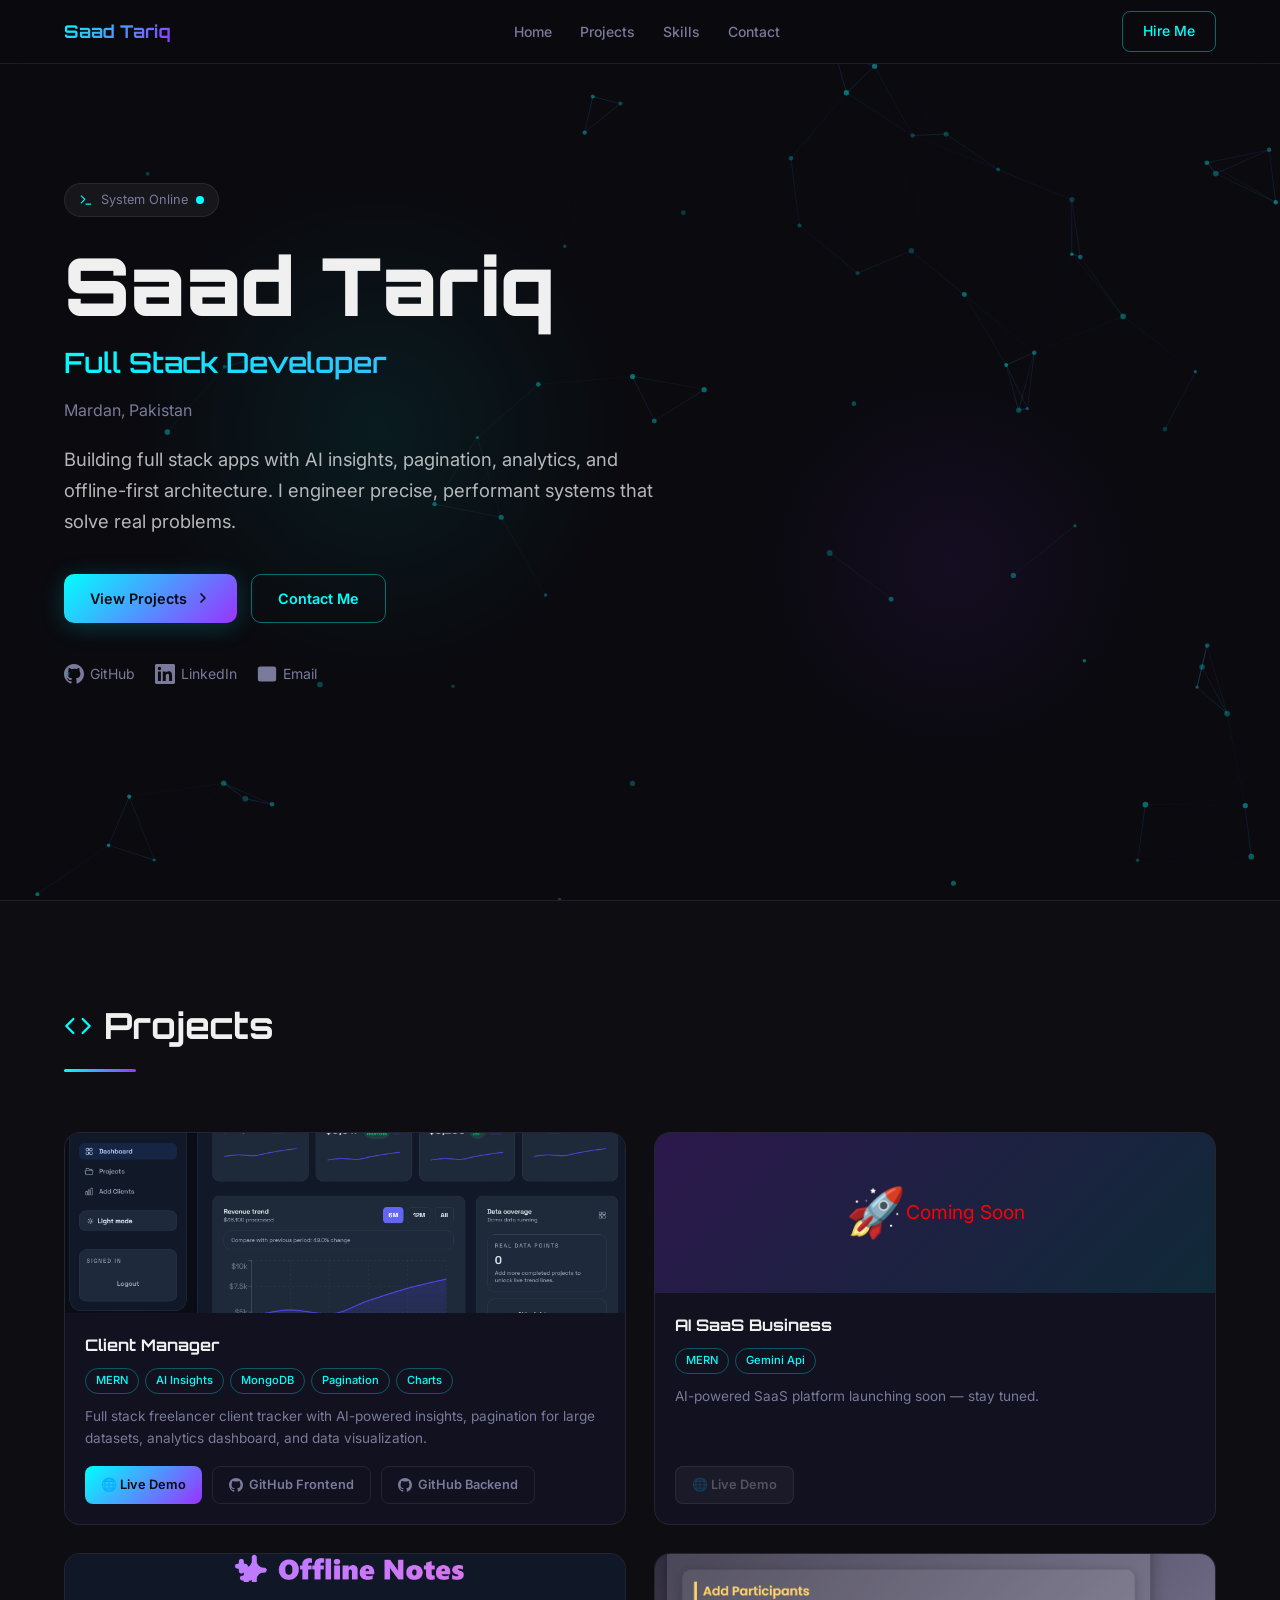
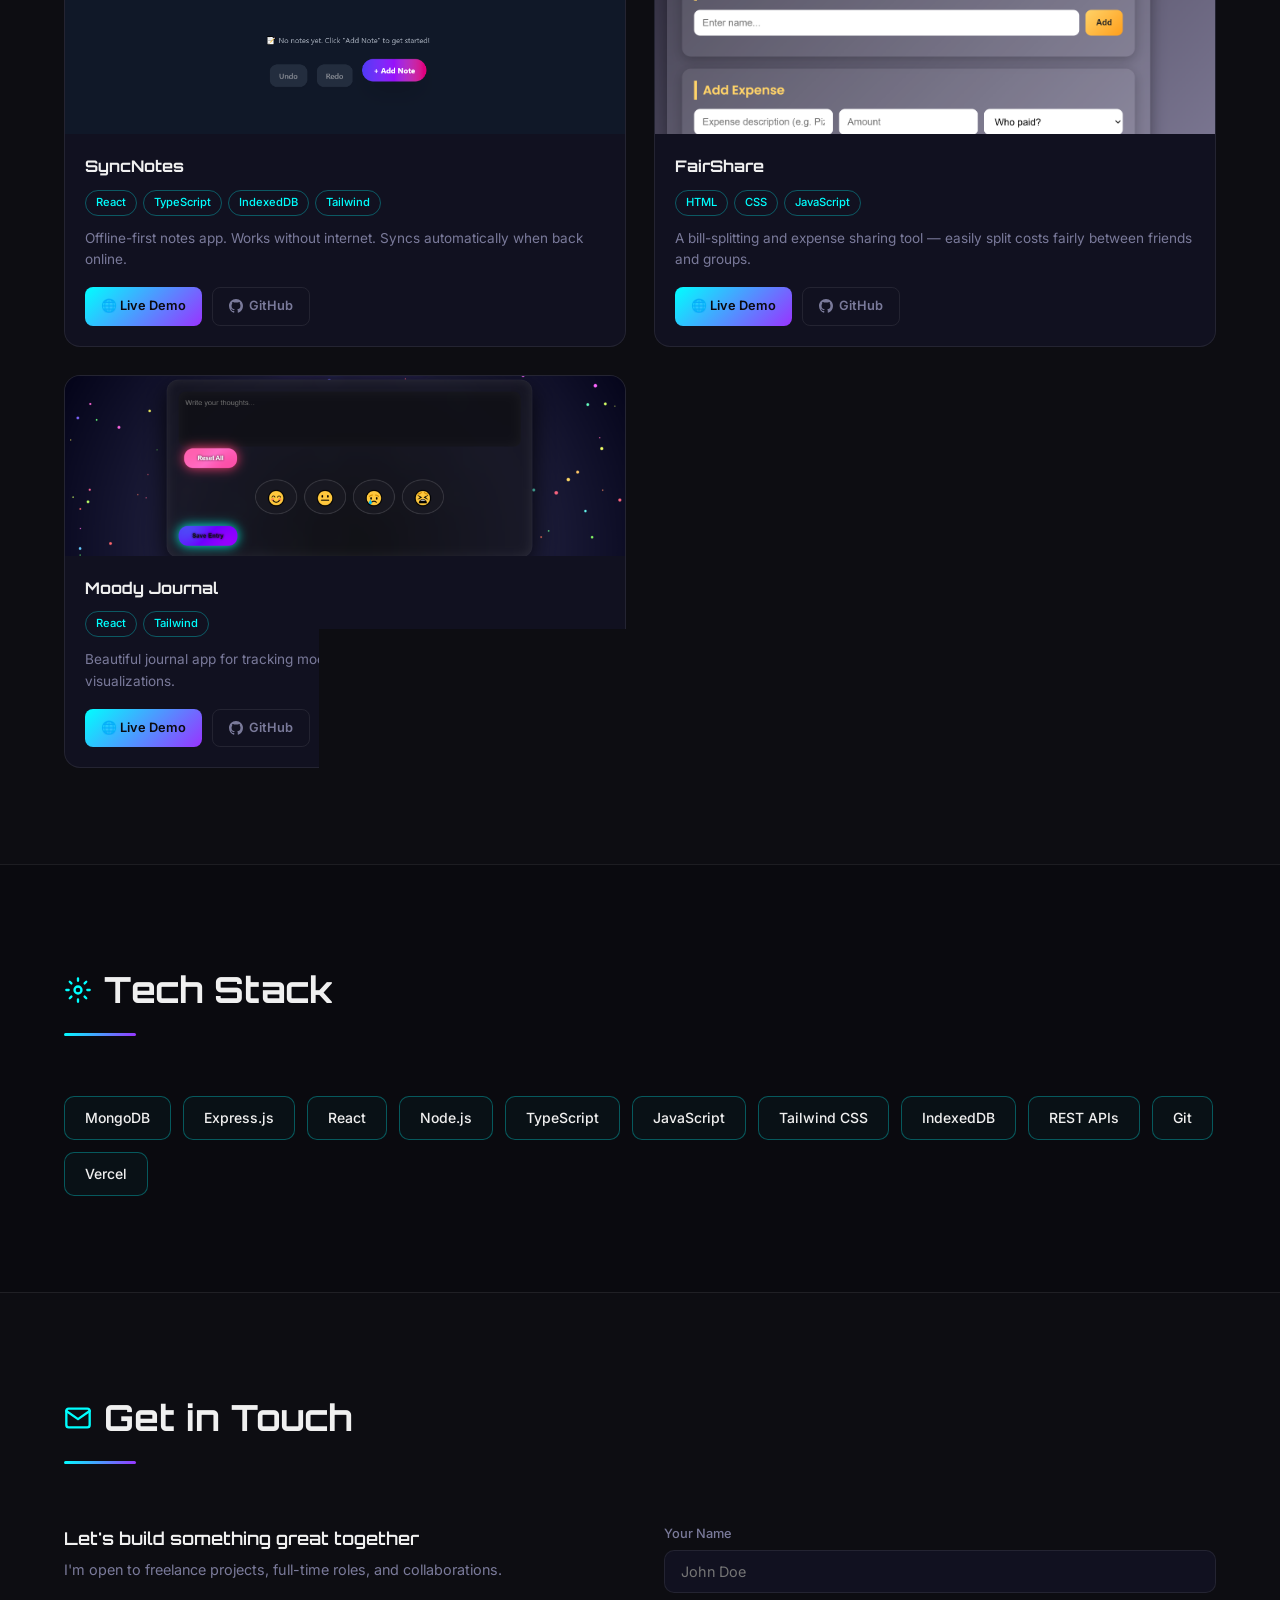
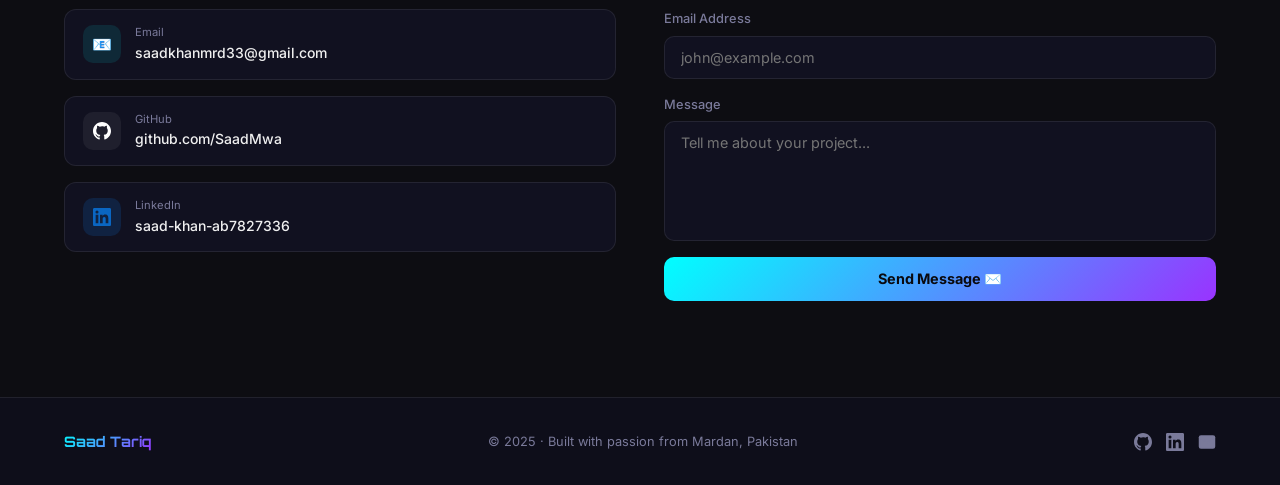
==== commit 387cc38c: "Change stylesheet link from index.css to style.css" ====
--- a/Portfolio.html
+++ b/Portfolio.html
@@ -7,7 +7,7 @@
   <link rel="preconnect" href="https://fonts.googleapis.com">
   <link rel="preconnect" href="https://fonts.gstatic.com" crossorigin>
   <link href="https://fonts.googleapis.com/css2?family=Inter:wght@300;400;500;600;700&family=Orbitron:wght@400;500;600;700;800;900&display=swap" rel="stylesheet">
-    <link rel="stylesheet" href="index.css">
+    <link rel="stylesheet" href="style.css">
    
 </head>
 <body>
--- a/style.css
+++ b/style.css
@@ -0,0 +1,627 @@
+  *, *::before, *::after { box-sizing: border-box; margin: 0; padding: 0; }
+
+    :root {
+      --bg: #0a0a0f;
+      --bg2: #0e0e1a;
+      --bg3: #12121f;
+      --card: #111120;
+      --border: rgba(255,255,255,0.08);
+      --cyan: #00ffff;
+      --purple: #9933ff;
+      --cyan-dim: rgba(0,255,255,0.15);
+      --purple-dim: rgba(153,51,255,0.15);
+      --text: #f0f0f0;
+      --muted: #7a7a9a;
+      --gradient: linear-gradient(135deg, #00ffff, #9933ff);
+    }
+
+    html { scroll-behavior: smooth; }
+
+    body {
+      background: var(--bg);
+      color: var(--text);
+      font-family: 'Inter', sans-serif;
+      line-height: 1.6;
+      overflow-x: hidden;
+    }
+
+    /* ─── PRELOADER ─── */
+    #preloader {
+      position: fixed;
+      inset: 0;
+      z-index: 9999;
+      background: var(--bg);
+      display: flex;
+      align-items: center;
+      justify-content: center;
+      cursor: pointer;
+      transition: opacity 0.6s ease, visibility 0.6s ease;
+    }
+    #preloader.hidden { opacity: 0; visibility: hidden; pointer-events: none; }
+    .preloader-ring {
+      width: 96px;
+      height: 96px;
+      border-radius: 50%;
+      border: 2px solid rgba(0,255,255,0.3);
+      display: flex;
+      align-items: center;
+      justify-content: center;
+      position: relative;
+      animation: ringPulse 1.5s ease-in-out infinite;
+      box-shadow: 0 0 30px rgba(0,255,255,0.25), 0 0 60px rgba(153,51,255,0.15);
+    }
+    .preloader-ring::before {
+      content: '';
+      position: absolute;
+      inset: -8px;
+      border-radius: 50%;
+      background: radial-gradient(circle, rgba(153,51,255,0.2) 0%, transparent 70%);
+      animation: ringPulse 1.5s ease-in-out infinite reverse;
+    }
+    .preloader-text {
+      font-family: 'Orbitron', sans-serif;
+      font-size: 1.75rem;
+      font-weight: 700;
+      background: var(--gradient);
+      -webkit-background-clip: text;
+      -webkit-text-fill-color: transparent;
+      background-clip: text;
+      letter-spacing: 0.1em;
+    }
+    @keyframes ringPulse {
+      0%, 100% { transform: scale(1); box-shadow: 0 0 20px rgba(0,255,255,0.2), 0 0 40px rgba(153,51,255,0.1); }
+      50% { transform: scale(1.05); box-shadow: 0 0 40px rgba(0,255,255,0.4), 0 0 80px rgba(153,51,255,0.25); }
+    }
+
+    /* ─── NAVBAR ─── */
+    nav {
+      position: fixed;
+      top: 0; left: 0; right: 0;
+      z-index: 100;
+      background: rgba(10,10,15,0.85);
+      backdrop-filter: blur(12px);
+      -webkit-backdrop-filter: blur(12px);
+      border-bottom: 1px solid var(--border);
+      height: 64px;
+      display: flex;
+      align-items: center;
+    }
+    .nav-inner {
+      max-width: 1200px;
+      margin: 0 auto;
+      padding: 0 24px;
+      width: 100%;
+      display: flex;
+      align-items: center;
+      justify-content: space-between;
+    }
+    .nav-brand {
+      font-family: 'Orbitron', sans-serif;
+      font-size: 1.1rem;
+      font-weight: 700;
+      background: var(--gradient);
+      -webkit-background-clip: text;
+      -webkit-text-fill-color: transparent;
+      background-clip: text;
+      text-decoration: none;
+    }
+    .nav-links { display: flex; gap: 28px; list-style: none; }
+    .nav-links a {
+      color: var(--muted);
+      text-decoration: none;
+      font-size: 0.875rem;
+      font-weight: 500;
+      transition: color 0.2s;
+    }
+    .nav-links a:hover { color: var(--cyan); }
+    .nav-hire {
+      padding: 8px 20px;
+      border: 1px solid rgba(0,255,255,0.4);
+      border-radius: 8px;
+      color: var(--cyan);
+      text-decoration: none;
+      font-size: 0.875rem;
+      font-weight: 500;
+      transition: background 0.2s, box-shadow 0.2s;
+    }
+    .nav-hire:hover { background: rgba(0,255,255,0.1); box-shadow: 0 0 16px rgba(0,255,255,0.2); }
+    .nav-mobile-toggle { display: none; background: none; border: none; cursor: pointer; color: var(--text); font-size: 1.4rem; }
+    .nav-mobile-menu {
+      display: none;
+      flex-direction: column;
+      gap: 0;
+      position: absolute;
+      top: 64px; left: 0; right: 0;
+      background: var(--bg2);
+      border-bottom: 1px solid var(--border);
+      padding: 12px 0;
+    }
+    .nav-mobile-menu.open { display: flex; }
+    .nav-mobile-menu a {
+      color: var(--muted);
+      text-decoration: none;
+      padding: 12px 24px;
+      font-size: 0.9rem;
+      transition: color 0.2s, background 0.2s;
+    }
+    .nav-mobile-menu a:hover { color: var(--cyan); background: rgba(0,255,255,0.05); }
+
+    /* ─── HERO ─── */
+    #hero {
+      min-height: 100vh;
+      display: flex;
+      align-items: center;
+      padding-top: 64px;
+      position: relative;
+      overflow: hidden;
+    }
+    #particle-canvas {
+      position: absolute;
+      inset: 0;
+      width: 100%;
+      height: 100%;
+      z-index: 0;
+    }
+    .hero-glow-1 {
+      position: absolute;
+      width: 500px; height: 500px;
+      background: radial-gradient(circle, rgba(0,255,255,0.07) 0%, transparent 70%);
+      top: 20%; left: 10%;
+      pointer-events: none;
+    }
+    .hero-glow-2 {
+      position: absolute;
+      width: 400px; height: 400px;
+      background: radial-gradient(circle, rgba(153,51,255,0.08) 0%, transparent 70%);
+      bottom: 15%; right: 10%;
+      pointer-events: none;
+    }
+    .hero-content {
+      position: relative;
+      z-index: 1;
+      max-width: 1200px;
+      margin: 0 auto;
+      padding: 0 24px;
+      width: 100%;
+    }
+    .hero-badge {
+      display: inline-flex;
+      align-items: center;
+      gap: 8px;
+      padding: 6px 14px;
+      border-radius: 999px;
+      background: rgba(255,255,255,0.05);
+      border: 1px solid var(--border);
+      font-size: 0.8rem;
+      color: var(--muted);
+      margin-bottom: 24px;
+    }
+    .hero-badge-dot {
+      width: 8px; height: 8px;
+      border-radius: 50%;
+      background: var(--cyan);
+      animation: pulse 2s ease-in-out infinite;
+    }
+    @keyframes pulse {
+      0%, 100% { opacity: 1; transform: scale(1); }
+      50% { opacity: 0.5; transform: scale(0.85); }
+    }
+    .hero-name {
+      font-family: 'Orbitron', sans-serif;
+      font-size: clamp(2.5rem, 8vw, 5rem);
+      font-weight: 900;
+      line-height: 1.1;
+      margin-bottom: 12px;
+      color: var(--text);
+    }
+    .hero-title {
+      font-family: 'Orbitron', sans-serif;
+      font-size: clamp(1.25rem, 3vw, 1.75rem);
+      font-weight: 600;
+      background: var(--gradient);
+      -webkit-background-clip: text;
+      -webkit-text-fill-color: transparent;
+      background-clip: text;
+      margin-bottom: 12px;
+    }
+    .hero-location {
+      color: var(--muted);
+      font-size: 1rem;
+      margin-bottom: 20px;
+    }
+    .hero-tagline {
+      font-size: clamp(1rem, 2vw, 1.15rem);
+      color: rgba(240,240,240,0.75);
+      max-width: 620px;
+      margin-bottom: 36px;
+      line-height: 1.7;
+    }
+    .hero-buttons { display: flex; gap: 14px; flex-wrap: wrap; margin-bottom: 40px; }
+    .btn {
+      display: inline-flex;
+      align-items: center;
+      gap: 8px;
+      padding: 12px 26px;
+      border-radius: 10px;
+      font-size: 0.9rem;
+      font-weight: 600;
+      text-decoration: none;
+      cursor: pointer;
+      transition: all 0.2s;
+      border: none;
+    }
+    .btn-primary {
+      background: var(--gradient);
+      color: #0a0a0f;
+      box-shadow: 0 4px 24px rgba(0,255,255,0.2);
+    }
+    .btn-primary:hover { opacity: 0.88; box-shadow: 0 4px 32px rgba(0,255,255,0.35); transform: translateY(-1px); }
+    .btn-outline {
+      background: transparent;
+      border: 1px solid rgba(0,255,255,0.4);
+      color: var(--cyan);
+    }
+    .btn-outline:hover { background: rgba(0,255,255,0.08); box-shadow: 0 0 16px rgba(0,255,255,0.2); transform: translateY(-1px); }
+    .hero-socials { display: flex; gap: 20px; align-items: center; }
+    .social-link {
+      color: var(--muted);
+      text-decoration: none;
+      display: flex;
+      align-items: center;
+      gap: 6px;
+      font-size: 0.875rem;
+      transition: color 0.2s;
+    }
+    .social-link:hover { color: var(--cyan); }
+    .social-link svg { width: 20px; height: 20px; fill: currentColor; }
+
+    /* ─── SECTION BASE ─── */
+    section { padding: 96px 0; }
+    .container { max-width: 1200px; margin: 0 auto; padding: 0 24px; }
+    .section-header { margin-bottom: 60px; }
+    .section-title {
+      font-family: 'Orbitron', sans-serif;
+      font-size: clamp(1.75rem, 4vw, 2.25rem);
+      font-weight: 700;
+      color: var(--text);
+      display: flex;
+      align-items: center;
+      gap: 12px;
+      margin-bottom: 14px;
+    }
+    .section-title svg { width: 28px; height: 28px; color: var(--cyan); }
+    .section-bar {
+      width: 72px; height: 3px;
+      background: var(--gradient);
+      border-radius: 999px;
+    }
+    .section-divider { border-top: 1px solid var(--border); }
+
+    /* ─── PROJECTS ─── */
+    #projects { background: rgba(255,255,255,0.01); }
+    .projects-grid {
+      display: grid;
+      grid-template-columns: repeat(2, 1fr);
+      gap: 28px;
+    }
+    .project-card {
+      background: var(--card);
+      border: 1px solid var(--border);
+      border-radius: 16px;
+      overflow: hidden;
+      transition: transform 0.25s, box-shadow 0.25s, border-color 0.25s;
+      display: flex;
+      flex-direction: column;
+      opacity: 0;
+      transform: translateY(24px);
+      animation: fadeUp 0.5s ease forwards;
+    }
+    .project-card:hover { transform: translateY(-4px); box-shadow: 0 12px 40px rgba(0,0,0,0.4); 
+      border-color: rgba(0,255,255,0.35);
+      box-shadow: 0 0 24px rgba(0,255,255,0.15), 0 0 1px rgba(0,255,255,0.5);
+    }
+    .card-flagship:hover { box-shadow: 0 0 40px rgba(0,255,255,0.3), 0 12px 40px rgba(0,0,0,0.4); border-color: rgba(0,255,255,0.6); }
+    @keyframes fadeUp {
+      to { opacity: 1; transform: translateY(0); }
+    }
+    .project-card:nth-child(1) { animation-delay: 0.05s; }
+    .project-card:nth-child(2) { animation-delay: 0.15s; }
+    .project-card:nth-child(3) { animation-delay: 0.25s; }
+    .project-card:nth-child(4) { animation-delay: 0.35s; }
+    .project-card:nth-child(5) { animation-delay: 0.45s; }
+    .card-image {
+      width: 100%;
+      height: 180px;
+      display: flex;
+      align-items: center;
+      justify-content: center;
+      position: relative;
+      overflow: hidden;
+      flex-shrink: 0;
+    }
+    .card-image-icon { font-size: 3rem; z-index: 1; }
+    .card-image-label {
+      position: absolute;
+      bottom: 10px;
+      left: 50%;
+      transform: translateX(-50%);
+      background: rgba(0,0,0,0.6);
+      color: #ff6b6b;
+      font-size: 0.7rem;
+      padding: 3px 10px;
+      border-radius: 999px;
+      white-space: nowrap;
+      z-index: 2;
+    }
+    .img-client { background: linear-gradient(135deg, rgba(0,255,255,0.15), rgba(153,51,255,0.15)); }
+    .img-notes { background: linear-gradient(135deg, rgba(0,255,150,0.12), rgba(0,150,255,0.12)); }
+    .img-fair { background: linear-gradient(135deg, rgba(255,200,0,0.1), rgba(255,80,0,0.1)); }
+    .img-mood { background: linear-gradient(135deg, rgba(255,100,200,0.12), rgba(100,50,255,0.12)); }
+    .img-ai { background: linear-gradient(135deg, rgba(153,51,255,0.2), rgba(0,255,255,0.1)); }
+    .card-badges {
+      position: absolute;
+      top: 12px; right: 12px;
+      display: flex; flex-direction: column; gap: 6px; align-items: flex-end;
+    }
+    .badge {
+      padding: 4px 10px;
+      border-radius: 999px;
+      font-size: 0.7rem;
+      font-weight: 700;
+      letter-spacing: 0.05em;
+    }
+    
+    @keyframes badgePulse {
+      0%, 100% { box-shadow: 0 0 6px rgba(153,51,255,0.3); }
+      50% { box-shadow: 0 0 16px rgba(153,51,255,0.6); }
+    }
+    .card-body { padding: 20px; display: flex; flex-direction: column; flex: 1; }
+    .card-title {
+      font-family: 'Orbitron', sans-serif;
+      font-size: 1rem;
+      font-weight: 700;
+      color: var(--text);
+      margin-bottom: 10px;
+    }
+    .card-tags { display: flex; flex-wrap: wrap; gap: 6px; margin-bottom: 12px; }
+    .tag {
+      padding: 3px 10px;
+      border-radius: 999px;
+      font-size: 0.7rem;
+      font-weight: 500;
+      background: transparent;
+      border: 1px solid rgba(0,255,255,0.3);
+      color: var(--cyan);
+    }
+    .card-desc { color: var(--muted); font-size: 0.85rem; line-height: 1.6; flex: 1; margin-bottom: 16px; }
+    .card-actions { display: flex; gap: 10px; flex-wrap: wrap; margin-top: auto; }
+    .card-btn {
+      padding: 8px 16px;
+      border-radius: 8px;
+      font-size: 0.8rem;
+      font-weight: 600;
+      text-decoration: none;
+      display: inline-flex;
+      align-items: center;
+      gap: 6px;
+      transition: all 0.2s;
+      cursor: pointer;
+      border: none;
+    }
+    .card-btn-live {
+      background: var(--gradient);
+      color: #0a0a0f;
+    }
+    .card-btn-live:hover { opacity: 0.85; transform: translateY(-1px); }
+    .card-btn-github {
+      background: transparent;
+      border: 1px solid var(--border);
+      color: var(--muted);
+    }
+    .card-btn-github:hover { border-color: rgba(0,255,255,0.3); color: var(--cyan); }
+    .card-btn-disabled {
+      background: rgba(255,255,255,0.04);
+      border: 1px solid var(--border);
+      color: rgba(255,255,255,0.25);
+      cursor: not-allowed;
+      position: relative;
+    }
+    .card-btn-disabled:hover::after {
+      content: attr(data-tip);
+      position: absolute;
+      bottom: calc(100% + 6px);
+      left: 50%;
+      transform: translateX(-50%);
+      background: var(--bg3);
+      border: 1px solid var(--border);
+      color: #ff9999;
+      font-size: 0.7rem;
+      padding: 4px 10px;
+      border-radius: 6px;
+      white-space: nowrap;
+    }
+
+    /* ─── SKILLS ─── */
+    .skills-grid { display: flex; flex-wrap: wrap; gap: 12px; }
+    .skill-tag {
+      padding: 10px 20px;
+      border: 1px solid rgba(0,255,255,0.3);
+      border-radius: 10px;
+      font-size: 0.875rem;
+      font-weight: 500;
+      color: var(--text);
+      background: rgba(0,255,255,0.03);
+      transition: all 0.2s;
+    }
+    .skill-tag:hover {
+      border-color: var(--cyan);
+      background: rgba(0,255,255,0.08);
+      box-shadow: 0 0 12px rgba(0,255,255,0.15);
+      transform: translateY(-2px);
+    }
+
+    /* ─── CONTACT ─── */
+    #contact { background: rgba(255,255,255,0.01); }
+    .contact-grid {
+      display: grid;
+      grid-template-columns: 1fr 1fr;
+      gap: 48px;
+      align-items: start;
+    }
+    .contact-info h3 {
+      font-family: 'Orbitron', sans-serif;
+      font-size: 1.1rem;
+      font-weight: 600;
+      color: var(--text);
+      margin-bottom: 6px;
+    }
+    .contact-info p {
+      color: var(--muted);
+      font-size: 0.9rem;
+      margin-bottom: 28px;
+    }
+    .contact-items { display: flex; flex-direction: column; gap: 16px; }
+    .contact-item {
+      display: flex;
+      align-items: center;
+      gap: 14px;
+      padding: 14px 18px;
+      background: var(--card);
+      border: 1px solid var(--border);
+      border-radius: 12px;
+      text-decoration: none;
+      color: var(--text);
+      font-size: 0.875rem;
+      transition: border-color 0.2s, box-shadow 0.2s;
+    }
+    .contact-item:hover { border-color: rgba(0,255,255,0.35); box-shadow: 0 0 16px rgba(0,255,255,0.1); }
+    .contact-item-icon {
+      width: 38px; height: 38px;
+      border-radius: 10px;
+      display: flex;
+      align-items: center;
+      justify-content: center;
+      flex-shrink: 0;
+      font-size: 1rem;
+    }
+    .icon-email { background: rgba(0,255,255,0.1); }
+    .icon-github { background: rgba(255,255,255,0.06); }
+    .icon-linkedin { background: rgba(10,102,194,0.2); }
+    .contact-item-label { font-size: 0.7rem; color: var(--muted); }
+    .contact-item-value { font-weight: 500; }
+    /* Form */
+    .contact-form { display: flex; flex-direction: column; gap: 16px; }
+    .form-field { display: flex; flex-direction: column; gap: 6px; }
+    .form-field label { font-size: 0.8rem; font-weight: 500; color: var(--muted); }
+    .form-field input,
+    .form-field textarea {
+      background: var(--card);
+      border: 1px solid var(--border);
+      border-radius: 10px;
+      padding: 12px 16px;
+      color: var(--text);
+      font-size: 0.9rem;
+      font-family: 'Inter', sans-serif;
+      outline: none;
+      transition: border-color 0.2s, box-shadow 0.2s;
+      resize: none;
+    }
+    .form-field input:focus,
+    .form-field textarea:focus {
+      border-color: rgba(0,255,255,0.5);
+      box-shadow: 0 0 0 3px rgba(0,255,255,0.08);
+    }
+    .form-field textarea { min-height: 120px; }
+    .form-submit {
+      background: var(--gradient);
+      color: #0a0a0f;
+      border: none;
+      border-radius: 10px;
+      padding: 13px 28px;
+      font-size: 0.9rem;
+      font-weight: 700;
+      font-family: 'Inter', sans-serif;
+      cursor: pointer;
+      transition: opacity 0.2s, transform 0.2s;
+      width: 100%;
+    }
+    .form-submit:hover { opacity: 0.88; transform: translateY(-1px); }
+    .form-submit:disabled { opacity: 0.5; cursor: not-allowed; transform: none; }
+    .form-msg {
+      padding: 12px 16px;
+      border-radius: 10px;
+      font-size: 0.875rem;
+      display: none;
+    }
+    .form-msg.success {
+      display: block;
+      background: rgba(0,255,150,0.1);
+      border: 1px solid rgba(0,255,150,0.3);
+      color: #00ff96;
+    }
+    .form-msg.error {
+      display: block;
+      background: rgba(255,80,80,0.1);
+      border: 1px solid rgba(255,80,80,0.3);
+      color: #ff8080;
+    }
+
+    /* ─── FOOTER ─── */
+    footer {
+      border-top: 1px solid var(--border);
+      padding: 32px 0;
+      background: var(--bg2);
+    }
+    .footer-inner {
+      max-width: 1200px;
+      margin: 0 auto;
+      padding: 0 24px;
+      display: flex;
+      align-items: center;
+      justify-content: space-between;
+      flex-wrap: wrap;
+      gap: 16px;
+    }
+    .footer-brand {
+      font-family: 'Orbitron', sans-serif;
+      font-size: 0.9rem;
+      font-weight: 700;
+      background: var(--gradient);
+      -webkit-background-clip: text;
+      -webkit-text-fill-color: transparent;
+      background-clip: text;
+    }
+    .footer-copy { color: var(--muted); font-size: 0.8rem; }
+    .footer-socials { display: flex; gap: 14px; }
+    .footer-social {
+      color: var(--muted);
+      text-decoration: none;
+      transition: color 0.2s;
+      display: flex;
+    }
+    .footer-social:hover { color: var(--cyan); }
+    .footer-social svg { width: 18px; height: 18px; fill: currentColor; }
+
+    /* ─── SCROLL REVEAL ─── */
+    .reveal {
+      opacity: 0;
+      transform: translateY(28px);
+      transition: opacity 0.6s ease, transform 0.6s ease;
+    }
+    .reveal.visible { opacity: 1; transform: translateY(0); }
+    .reveal-delay-1 { transition-delay: 0.1s; }
+    .reveal-delay-2 { transition-delay: 0.2s; }
+    .reveal-delay-3 { transition-delay: 0.3s; }
+
+    /* ─── RESPONSIVE ─── */
+    @media (max-width: 768px) {
+      .nav-links, .nav-hire { display: none; }
+      .nav-mobile-toggle { display: block; }
+      .projects-grid { grid-template-columns: 1fr; }
+      .contact-grid { grid-template-columns: 1fr; }
+      .hero-buttons { gap: 10px; }
+    }
+    @media (max-width: 480px) {
+      section { padding: 64px 0; }
+      .hero-name { font-size: 2.2rem; }
+    }
